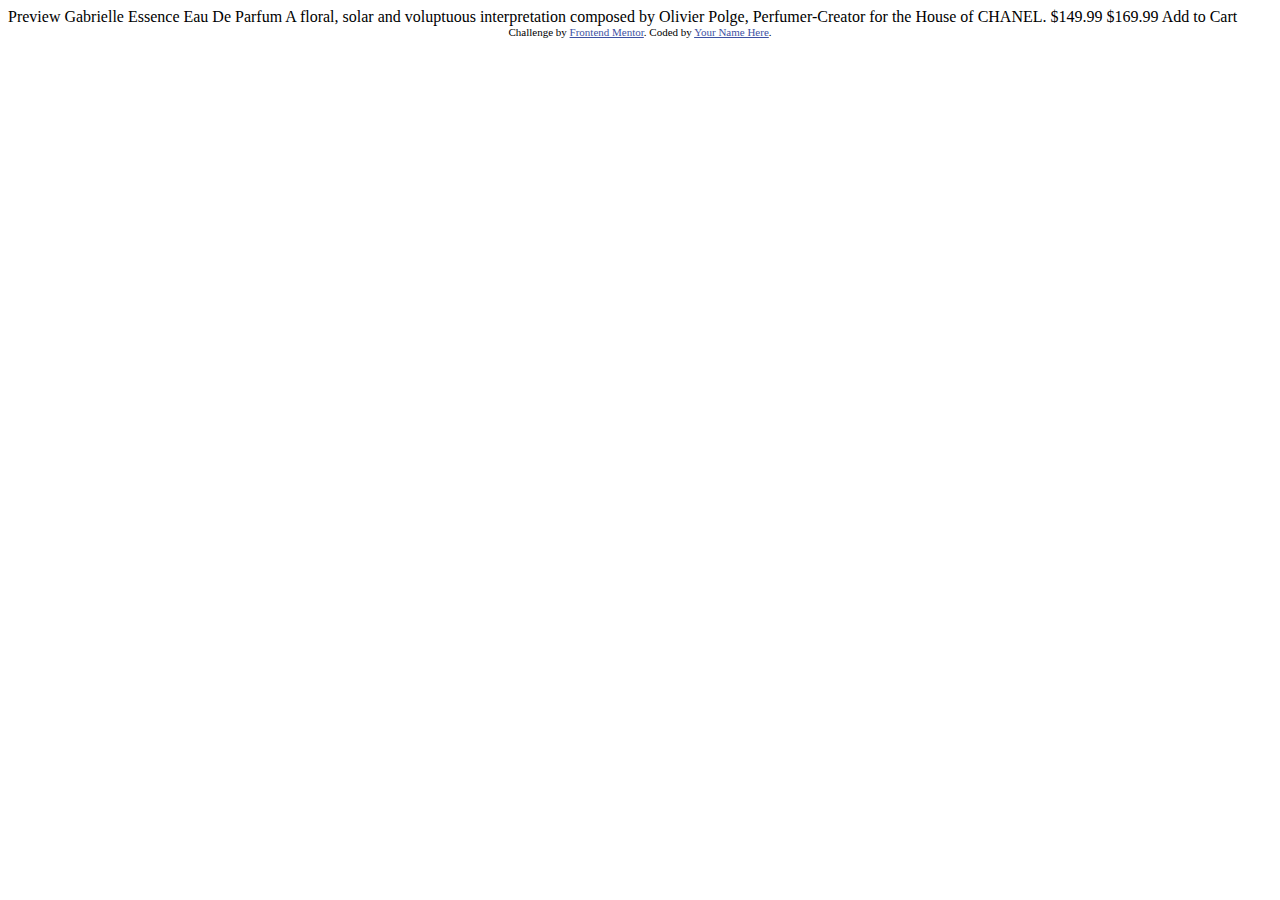
==== product-preview-card-component-main/index.html @ a9d27faf "Starting Product Preview Component challenge" ====
<!DOCTYPE html>
<html lang="en">
<head>
  <meta charset="UTF-8">
  <meta name="viewport" content="width=device-width, initial-scale=1.0"> <!-- displays site properly based on user's device -->

  <link rel="icon" type="image/png" sizes="32x32" href="./images/favicon-32x32.png">
  
  <title>Frontend Mentor | Product preview card component</title>

  <!-- Feel free to remove these styles or customise in your own stylesheet 👍 -->
  <style>
    .attribution { font-size: 11px; text-align: center; }
    .attribution a { color: hsl(228, 45%, 44%); }
  </style>
</head>
<body>

  Preview

  Gabrielle Essence Eau De Parfum

  A floral, solar and voluptuous interpretation composed by Olivier Polge, 
  Perfumer-Creator for the House of CHANEL.

  $149.99
  $169.99

  Add to Cart
  
  <div class="attribution">
    Challenge by <a href="https://www.frontendmentor.io?ref=challenge" target="_blank">Frontend Mentor</a>. 
    Coded by <a href="#">Your Name Here</a>.
  </div>
</body>
</html>
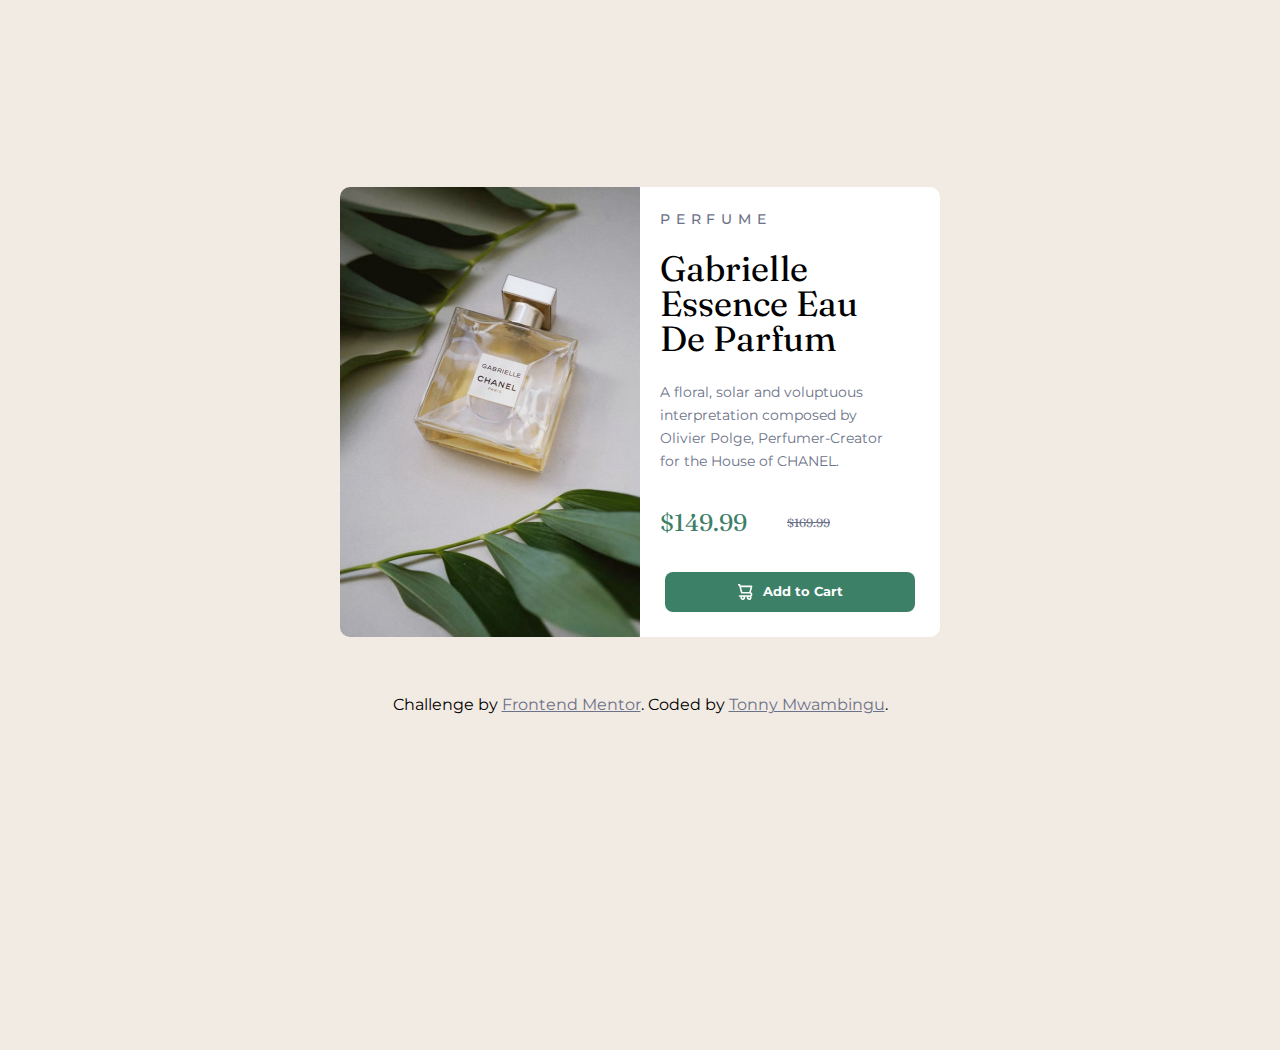
==== commit aba3e6ff: "Completed desktop version." ====
--- a/product-preview-card-component-main/index.html
+++ b/product-preview-card-component-main/index.html
@@ -1,36 +1,53 @@
 <!DOCTYPE html>
 <html lang="en">
-<head>
-  <meta charset="UTF-8">
-  <meta name="viewport" content="width=device-width, initial-scale=1.0"> <!-- displays site properly based on user's device -->
+    <head>
+        <meta charset="UTF-8" />
+        <meta name="viewport" content="width=device-width, initial-scale=1.0" />
+        <!-- displays site properly based on user's device -->
 
-  <link rel="icon" type="image/png" sizes="32x32" href="./images/favicon-32x32.png">
-  
-  <title>Frontend Mentor | Product preview card component</title>
-
-  <!-- Feel free to remove these styles or customise in your own stylesheet 👍 -->
-  <style>
-    .attribution { font-size: 11px; text-align: center; }
-    .attribution a { color: hsl(228, 45%, 44%); }
-  </style>
-</head>
-<body>
-
-  Preview
-
-  Gabrielle Essence Eau De Parfum
-
-  A floral, solar and voluptuous interpretation composed by Olivier Polge, 
-  Perfumer-Creator for the House of CHANEL.
-
-  $149.99
-  $169.99
-
-  Add to Cart
-  
-  <div class="attribution">
-    Challenge by <a href="https://www.frontendmentor.io?ref=challenge" target="_blank">Frontend Mentor</a>. 
-    Coded by <a href="#">Your Name Here</a>.
-  </div>
-</body>
-</html>+        <link
+            rel="icon"
+            type="image/png"
+            sizes="32x32"
+            href="./images/favicon-32x32.png"
+        />
+        <link rel="preconnect" href="https://fonts.googleapis.com" />
+        <link rel="preconnect" href="https://fonts.gstatic.com" crossorigin />
+        <link
+            href="https://fonts.googleapis.com/css2?family=Fraunces:wght@700&family=Montserrat:wght@500;700&display=swap"
+            rel="stylesheet"
+        />
+        <link rel="stylesheet" href="style.css" />
+        <title>Frontend Mentor | Product preview card component</title>
+    </head>
+    <body>
+        <div class="container">
+            <div class="content-container">
+                <div class="img-container content-size"></div>
+                <div class="info-container content-size">
+                    <div class="item-type">Perfume</div>
+                    <div class="item">gabrielle essence eau de parfum</div>
+                    <div class="item-info">
+                        A floral, solar and voluptuous interpretation composed
+                        by Olivier Polge, Perfumer-Creator for the House of
+                        CHANEL.
+                    </div>
+                    <div class="item-price">
+                        $149.99 <span class="prev-price">$169.99</span>
+                    </div>
+                    <div class="add-btn">
+                        <img src="./images/icon-cart.svg" alt="" /> Add to Cart
+                    </div>
+                </div>
+            </div>
+            <div class="attribution">
+                Challenge by
+                <a
+                    href="https://www.frontendmentor.io?ref=challenge"
+                    target="_blank"
+                    >Frontend Mentor</a
+                >. Coded by <a href="#">Tonny Mwambingu</a>.
+            </div>
+        </div>
+    </body>
+</html>
--- a/product-preview-card-component-main/style.css
+++ b/product-preview-card-component-main/style.css
@@ -0,0 +1,262 @@
+/* http://meyerweb.com/eric/tools/css/reset/ 
+   v2.0 | 20110126
+   License: none (public domain)
+*/
+
+html,
+body,
+div,
+span,
+applet,
+object,
+iframe,
+h1,
+h2,
+h3,
+h4,
+h5,
+h6,
+p,
+blockquote,
+pre,
+a,
+abbr,
+acronym,
+address,
+big,
+cite,
+code,
+del,
+dfn,
+em,
+img,
+ins,
+kbd,
+q,
+s,
+samp,
+small,
+strike,
+strong,
+sub,
+sup,
+tt,
+var,
+b,
+u,
+i,
+center,
+dl,
+dt,
+dd,
+ol,
+ul,
+li,
+fieldset,
+form,
+label,
+legend,
+table,
+caption,
+tbody,
+tfoot,
+thead,
+tr,
+th,
+td,
+article,
+aside,
+canvas,
+details,
+embed,
+figure,
+figcaption,
+footer,
+header,
+hgroup,
+menu,
+nav,
+output,
+ruby,
+section,
+summary,
+time,
+mark,
+audio,
+video {
+    margin: 0;
+    padding: 0;
+    border: 0;
+    font-size: 100%;
+    font: inherit;
+    vertical-align: baseline;
+}
+/* HTML5 display-role reset for older browsers */
+article,
+aside,
+details,
+figcaption,
+figure,
+footer,
+header,
+hgroup,
+menu,
+nav,
+section {
+    display: block;
+}
+body {
+    line-height: 1;
+}
+ol,
+ul {
+    list-style: none;
+}
+blockquote,
+q {
+    quotes: none;
+}
+blockquote:before,
+blockquote:after,
+q:before,
+q:after {
+    content: "";
+    content: none;
+}
+table {
+    border-collapse: collapse;
+    border-spacing: 0;
+}
+
+:root {
+    /* Primary */
+    --dark-cyan: hsl(158, 36%, 37%);
+    --cream: hsl(30, 38%, 92%);
+    /* Neutral */
+    --very-dark-blue: hsl(212, 21%, 14%);
+    --dark-grayish-blue: hsl(228, 12%, 48%);
+    --white: hsl(0, 0%, 100%);
+}
+
+body {
+    height: 100vh;
+    display: flex;
+    flex-direction: row;
+    justify-content: center;
+    align-items: center;
+    font-family: "Montserrat", sans-serif;
+}
+
+.container {
+    height: 1200px;
+    width: 1800px;
+    display: flex;
+    flex-direction: column;
+    align-items: center;
+    justify-content: center;
+    background-color: var(--cream);
+}
+
+.content-container {
+    display: flex;
+    margin-bottom: 60px;
+}
+
+.content-size {
+    height: 450px;
+    width: 300px;
+}
+
+.img-container {
+    background: left/contain url("./images/image-product-desktop.jpg");
+    background-repeat: no-repeat;
+    border-top-left-radius: 10px;
+    border-bottom-left-radius: 10px;
+}
+
+.info-container div {
+    width: 240px;
+    padding-left: 20px;
+}
+
+.info-container {
+    display: flex;
+    flex-direction: column;
+    justify-content: space-evenly;
+    background-color: var(--white);
+    border-top-right-radius: 10px;
+    border-bottom-right-radius: 10px;
+}
+
+.item-type {
+    text-transform: uppercase;
+    letter-spacing: 0.4em;
+    font-weight: 500;
+    font-size: 0.9em;
+    color: var(--dark-grayish-blue);
+}
+
+.item-price,
+.item,
+.prev-price {
+    font-family: "Fraunces", sans-serif;
+}
+
+.item {
+    text-transform: capitalize;
+    font-size: 2.2em;
+}
+
+.item-info {
+    font-size: 0.9em;
+    line-height: 1.6em;
+    color: var(--dark-grayish-blue);
+}
+
+.info-container .item-price {
+    display: flex;
+    justify-content: space-between;
+    align-items: center;
+    height: 50px;
+    width: 170px;
+    font-size: 1.5em;
+    color: var(--dark-cyan);
+}
+
+.prev-price {
+    text-decoration: line-through;
+    font-size: 0.5em;
+    color: var(--dark-grayish-blue);
+}
+
+.info-container .add-btn {
+    display: flex;
+    height: 40px;
+    width: 250px;
+    align-self: center;
+    justify-content: center;
+    align-items: center;
+    padding-left: 0px;
+    background-color: var(--dark-cyan);
+    color: var(--white);
+    border-radius: 8px;
+    font-size: 0.8em;
+    font-weight: 700;
+}
+
+.add-btn img {
+    padding-right: 10px;
+}
+
+.attribution a {
+    text-decoration: underline;
+    color: var(--dark-grayish-blue);
+    transition: text-decoration 0.25s, color 0.25s, font-size 0.25s;
+    transition-timing-function: cubic-bezier(0.455, 0.03, 0.515, 0.955);
+}
+
+.attribution a:hover {
+    color: var(--dark-cyan);
+    text-decoration: none;
+    font-size: 1.1rem;
+}
